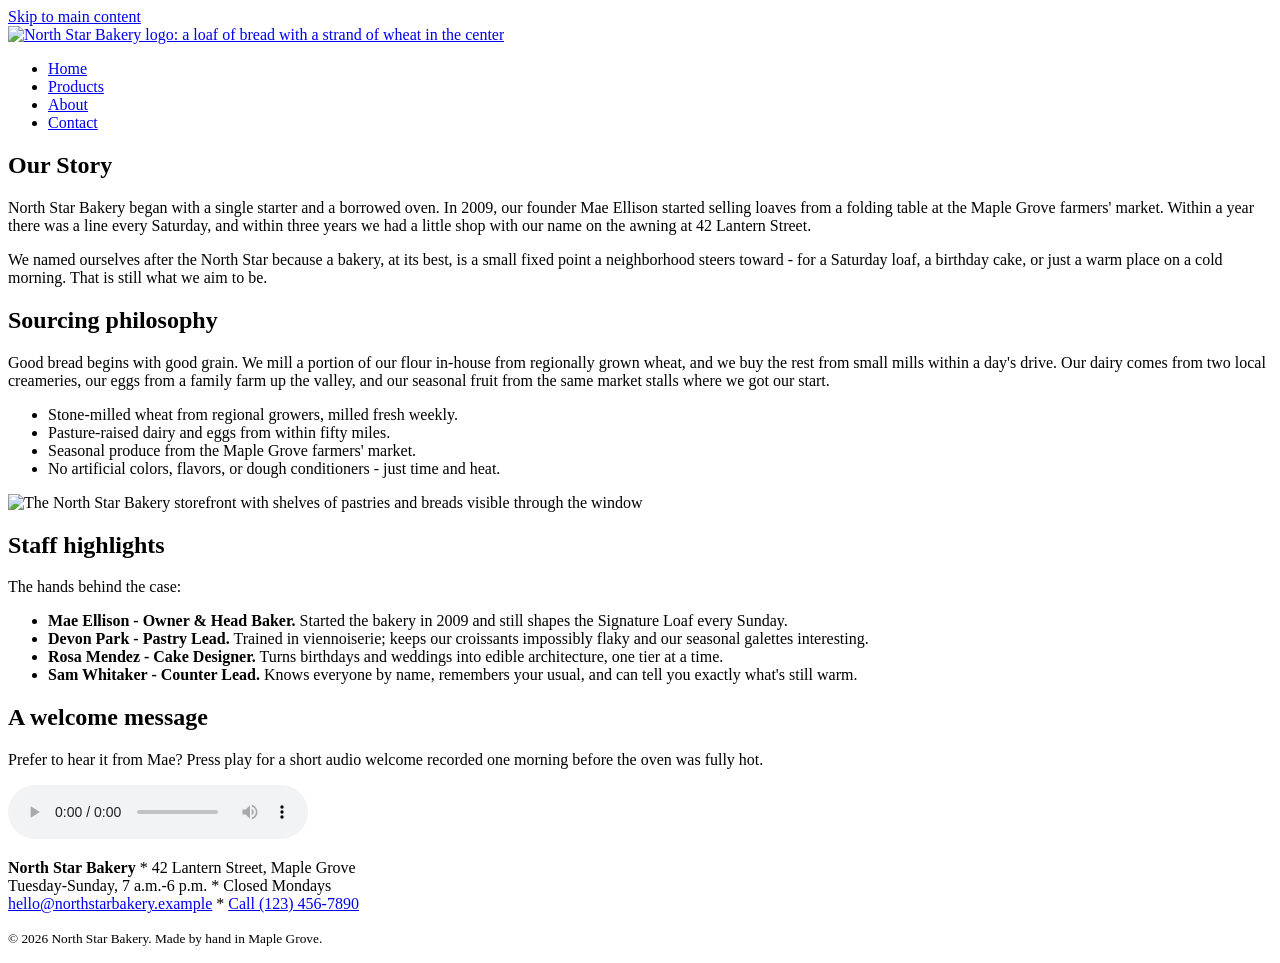
==== about.html @ 1dc96350 "add html files from touchstone 2" ====
<!DOCTYPE html>
<html lang="en">
<head>
  <meta charset="utf-8">
  <meta name="viewport" content="width=device-width, initial-scale=1">
  <meta name="description" content="The story of North Star Bakery, our sourcing philosophy, the people who bake for you, and a welcome message from our owner.">
  <title>North Star Bakery — About</title>
</head>
<body>
  <a class="skip-link" href="#main">Skip to main content</a>

  <header>
    <a href="index.html" aria-label="North Star Bakery — home">
      <img src="bakery-logo_c.png" alt="North Star Bakery logo: a loaf of bread with a strand of wheat in the center" width="220" height="188">
    </a>
    <nav aria-label="Primary">
      <ul>
        <li><a href="index.html">Home</a></li>
        <li><a href="products.html">Products</a></li>
        <li><a href="about.html" aria-current="page">About</a></li>
        <li><a href="contact.html">Contact</a></li>
      </ul>
    </nav>
  </header>

  <main id="main">
    <section>
      <h1>Our Story</h1>
      <p>
        North Star Bakery began with a single starter and a borrowed oven. In 2009, our founder Mae
        Ellison started selling loaves from a folding table at the Maple Grove farmers' market.
        Within a year there was a line every Saturday, and within three years we had a little shop with
        our name on the awning at 42 Lantern Street.
      </p>
      <p>
        We named ourselves after the North Star because a bakery, at its best, is a small fixed point a
        neighborhood steers toward  -  for a Saturday loaf, a birthday cake, or just a warm place on a
        cold morning. That is still what we aim to be.
      </p>
    </section>

    <section>
      <h2>Sourcing philosophy</h2>
      <p>
        Good bread begins with good grain. We mill a portion of our flour in-house from regionally grown
        wheat, and we buy the rest from small mills within a day's drive. Our dairy comes from two
        local creameries, our eggs from a family farm up the valley, and our seasonal fruit from the
        same market stalls where we got our start.
      </p>
      <ul>
        <li>Stone-milled wheat from regional growers, milled fresh weekly.</li>
        <li>Pasture-raised dairy and eggs from within fifty miles.</li>
        <li>Seasonal produce from the Maple Grove farmers' market.</li>
        <li>No artificial colors, flavors, or dough conditioners  -  just time and heat.</li>
      </ul>
      <img
        src="bakery-storefront_c.png"
        alt="The North Star Bakery storefront with shelves of pastries and breads visible through the window"
        width="900"
        height="536">
    </section>

    <section>
      <h2>Staff highlights</h2>
      <p>The hands behind the case:</p>
      <ul>
        <li>
          <strong>Mae Ellison  -  Owner & Head Baker.</strong>
          Started the bakery in 2009 and still shapes the Signature Loaf every Sunday.
        </li>
        <li>
          <strong>Devon Park  -  Pastry Lead.</strong>
          Trained in viennoiserie; keeps our croissants impossibly flaky and our seasonal galettes
          interesting.
        </li>
        <li>
          <strong>Rosa Mendez  -  Cake Designer.</strong>
          Turns birthdays and weddings into edible architecture, one tier at a time.
        </li>
        <li>
          <strong>Sam Whitaker  -  Counter Lead.</strong>
          Knows everyone by name, remembers your usual, and can tell you exactly what's still warm.
        </li>
      </ul>
    </section>

    <section>
      <h2>A welcome message</h2>
      <p>
        Prefer to hear it from Mae? Press play for a short audio welcome recorded one morning before the
        oven was fully hot.
      </p>
      <audio controls preload="metadata">
        <source src="bakery-welcome_c.mp3" type="audio/mpeg">
        <p>
          Your browser cannot play this audio. You can
          <a href="bakery-welcome_c.mp3">download the welcome message (MP3)</a>
          instead, or read the bakery story above.
        </p>
      </audio>
    </section>
  </main>

  <footer>
    <p>
      <strong>North Star Bakery</strong> * 42 Lantern Street, Maple Grove<br>
      Tuesday-Sunday, 7 a.m.-6 p.m. * Closed Mondays<br>
      <a href="mailto:hello@northstarbakery.example">hello@northstarbakery.example</a>
      * <a href="tel:+11234567890">Call (123) 456-7890</a>
    </p>
    <p><small>&copy; 2026 North Star Bakery. Made by hand in Maple Grove.</small></p>
  </footer>
</body>
</html>
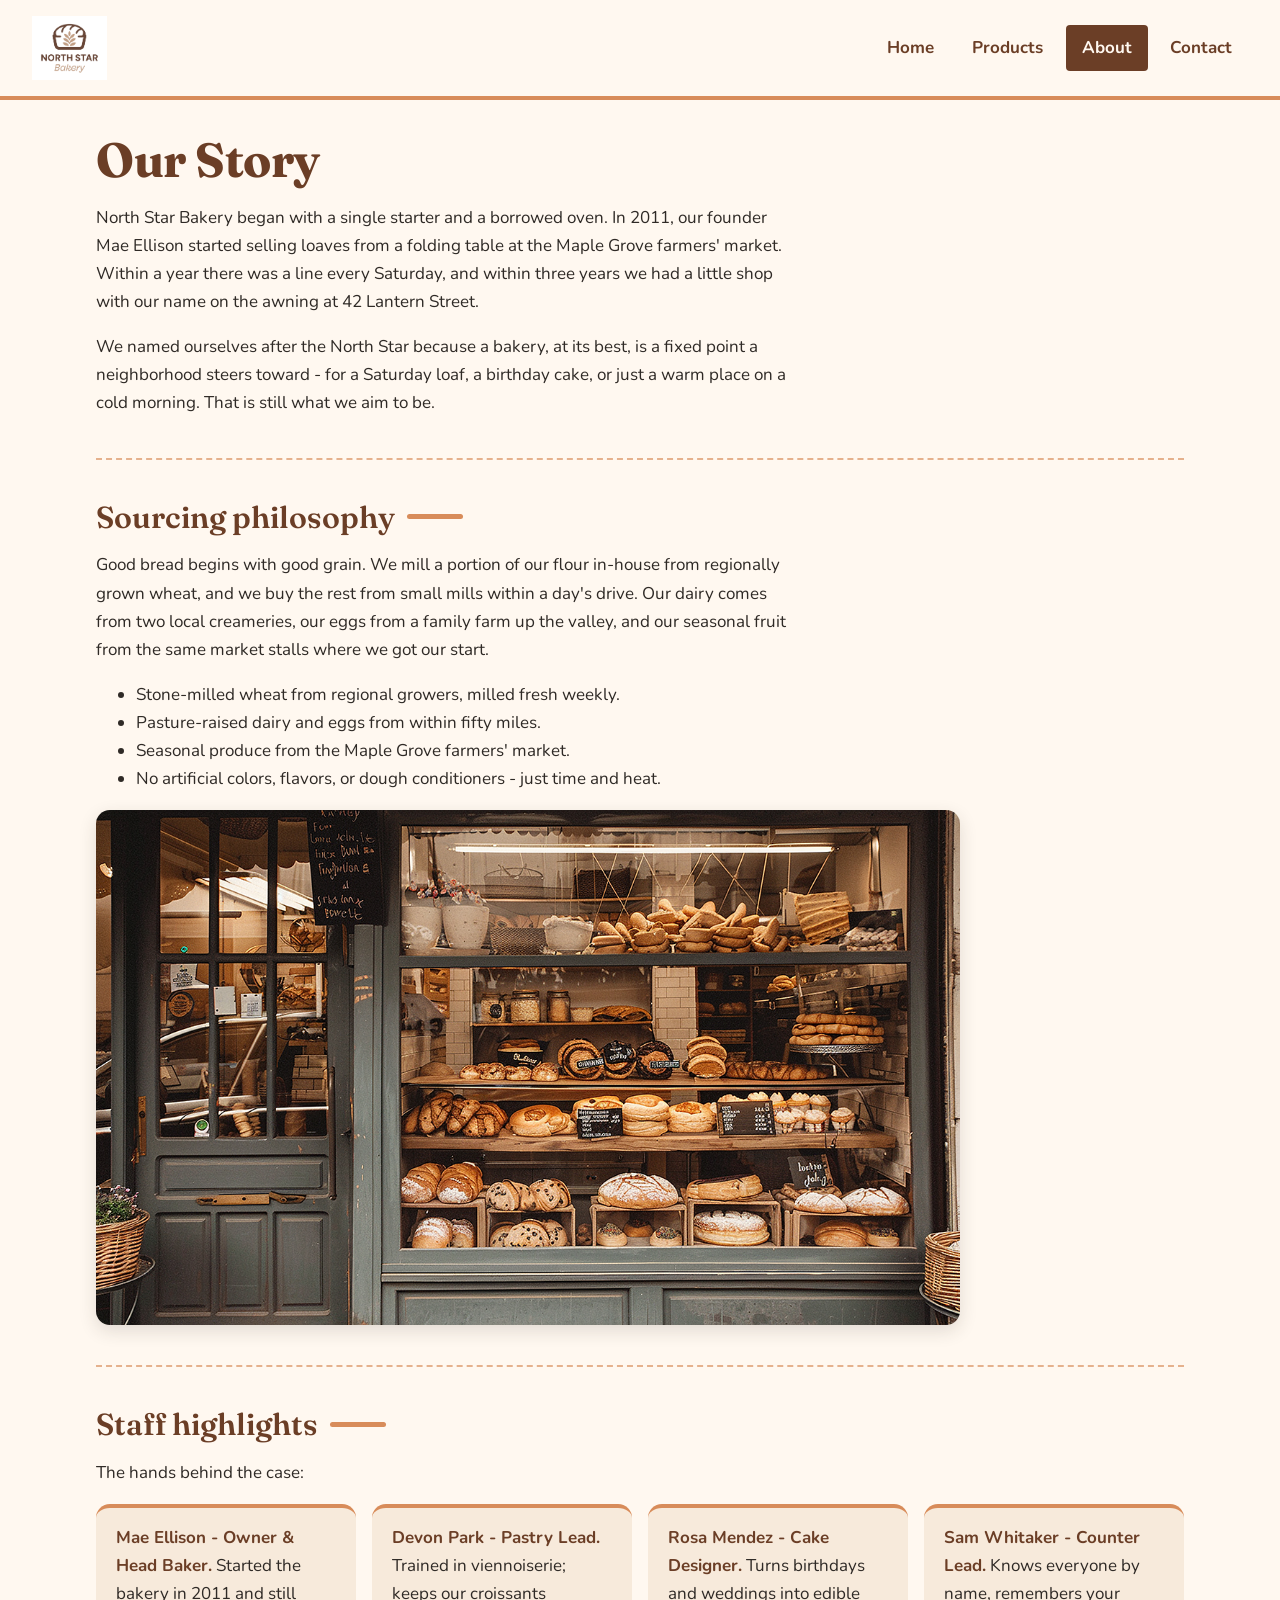
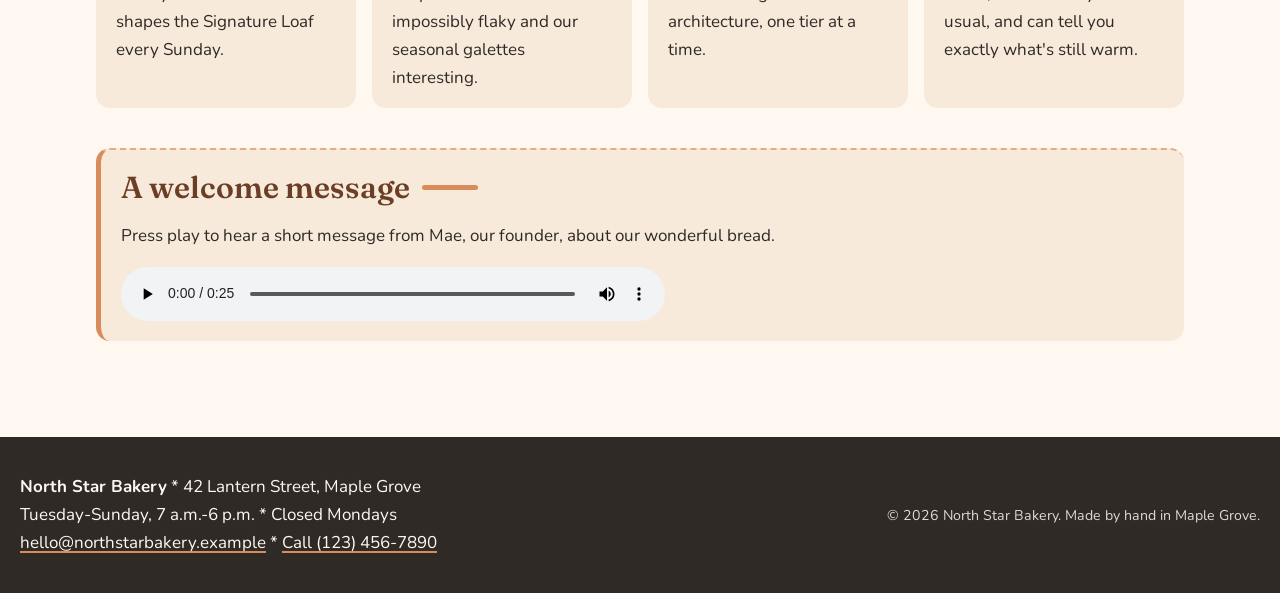
==== commit 95cd8a08: "style all page elements and tweak copy as needed" ====
--- a/about.html
+++ b/about.html
@@ -5,6 +5,10 @@
   <meta name="viewport" content="width=device-width, initial-scale=1">
   <meta name="description" content="The story of North Star Bakery, our sourcing philosophy, the people who bake for you, and a welcome message from our owner.">
   <title>North Star Bakery — About</title>
+  <link rel="preconnect" href="https://fonts.googleapis.com">
+  <link rel="preconnect" href="https://fonts.gstatic.com" crossorigin>
+  <link href="https://fonts.googleapis.com/css2?family=Fraunces:opsz,wght@9..144,600;9..144,700&family=Nunito:wght@400;600;700;800&display=swap" rel="stylesheet">
+  <link rel="stylesheet" href="styles.css">
 </head>
 <body>
   <a class="skip-link" href="#main">Skip to main content</a>
@@ -27,13 +31,13 @@
     <section>
       <h1>Our Story</h1>
       <p>
-        North Star Bakery began with a single starter and a borrowed oven. In 2009, our founder Mae
+        North Star Bakery began with a single starter and a borrowed oven. In 2011, our founder Mae
         Ellison started selling loaves from a folding table at the Maple Grove farmers' market.
         Within a year there was a line every Saturday, and within three years we had a little shop with
         our name on the awning at 42 Lantern Street.
       </p>
       <p>
-        We named ourselves after the North Star because a bakery, at its best, is a small fixed point a
+        We named ourselves after the North Star because a bakery, at its best, is a fixed point a
         neighborhood steers toward  -  for a Saturday loaf, a birthday cake, or just a warm place on a
         cold morning. That is still what we aim to be.
       </p>
@@ -54,6 +58,7 @@
         <li>No artificial colors, flavors, or dough conditioners  -  just time and heat.</li>
       </ul>
       <img
+        class="storefront"
         src="bakery-storefront_c.png"
         alt="The North Star Bakery storefront with shelves of pastries and breads visible through the window"
         width="900"
@@ -63,10 +68,10 @@
     <section>
       <h2>Staff highlights</h2>
       <p>The hands behind the case:</p>
-      <ul>
+      <ul class="staff-list">
         <li>
           <strong>Mae Ellison  -  Owner & Head Baker.</strong>
-          Started the bakery in 2009 and still shapes the Signature Loaf every Sunday.
+          Started the bakery in 2011 and still shapes the Signature Loaf every Sunday.
         </li>
         <li>
           <strong>Devon Park  -  Pastry Lead.</strong>
@@ -84,11 +89,10 @@
       </ul>
     </section>
 
-    <section>
+    <section class="audio-message">
       <h2>A welcome message</h2>
       <p>
-        Prefer to hear it from Mae? Press play for a short audio welcome recorded one morning before the
-        oven was fully hot.
+        Press play to hear a short message from Mae, our founder, about our wonderful bread.
       </p>
       <audio controls preload="metadata">
         <source src="bakery-welcome_c.mp3" type="audio/mpeg">
--- a/styles.css
+++ b/styles.css
@@ -0,0 +1,580 @@
+/* ============================================================
+   North Star Bakery - styles.css
+
+   Design system
+   - Palette (4 main colors):
+       cream    #FFF8F0  page background
+       brown    #6B3E26  headings, navigation, emphasis
+       peach    #D88C5A  accents, buttons, highlights
+       charcoal #2F2A26  body text, footer background
+
+     Tints of these colors are used for card backgrounds and
+     soft borders; no extra hues are introduced.
+
+   - Typography (2 font families):
+       Fraunces  headings (warm, handmade serif)
+       Nunito    body text (friendly, rounded sans-serif)
+
+   - Layout: mobile-first, single column, then Flexbox rows
+     and multi-column layouts at larger breakpoints.
+   ============================================================ */
+
+/* ---------- Design tokens ---------- */
+:root {
+  /* Main palette */
+  --color-cream: #FFF8F0;
+  --color-brown: #6B3E26;
+  --color-peach: #D88C5A;
+  --color-charcoal: #2F2A26;
+
+  /* Tints of the main colors (backgrounds, chips, borders) */
+  --color-cream-deep: #F7EADB;   /* card background (cream tinted brown) */
+  --color-peach-soft: #F0CDB2;   /* price chips, link hover wash */
+  --color-muted: #6F6157;        /* secondary text (lightened charcoal) */
+
+  /* Typography */
+  --font-heading: "Fraunces", Georgia, "Times New Roman", serif;
+  --font-body: "Nunito", "Segoe UI", system-ui, -apple-system, Arial, sans-serif;
+
+  /* Shape */
+  --radius: 14px;
+  --shadow: 0 6px 18px rgba(47, 42, 38, 0.14);
+}
+
+/* ---------- Base ---------- */
+*,
+*::before,
+*::after {
+  box-sizing: border-box;
+}
+
+html {
+  scroll-behavior: smooth;
+}
+
+body {
+  margin: 0;
+  font-family: var(--font-body);
+  font-size: 1.0625rem;
+  line-height: 1.65;
+  color: var(--color-charcoal);
+  background-color: var(--color-cream);
+}
+
+/* Visible-only-on-focus skip link for keyboard users */
+.skip-link {
+  position: absolute;
+  top: -3.75rem;
+  left: 1rem;
+  z-index: 100;
+  padding: 0.6rem 1.1rem;
+  background-color: var(--color-brown);
+  color: var(--color-cream);
+  font-weight: 700;
+  text-decoration: none;
+  border-radius: 0 0 12px 12px;
+  transition: top 0.2s ease;
+}
+
+.skip-link:focus {
+  top: 0;
+}
+
+/* Consistent, visible keyboard focus everywhere */
+:focus-visible {
+  outline: 3px solid var(--color-brown);
+  outline-offset: 2px;
+}
+
+footer :focus-visible,
+nav a[aria-current="page"]:focus-visible {
+  outline-color: var(--color-cream);
+}
+
+::selection {
+  background-color: var(--color-peach);
+  color: var(--color-charcoal);
+}
+
+/* ---------- Links ---------- */
+a {
+  color: var(--color-brown);
+  text-decoration-color: var(--color-peach);
+  text-decoration-thickness: 2px;
+  text-underline-offset: 3px;
+}
+
+a:hover {
+  color: var(--color-charcoal);
+  background-color: var(--color-peach-soft);
+  border-radius: 4px;
+}
+
+/* ---------- Header & navigation ---------- */
+header {
+  display: flex;
+  flex-wrap: wrap;
+  align-items: center;
+  justify-content: space-between;
+  gap: 0.75rem 1.5rem;
+  padding: 0.75rem 1.25rem;
+  background-color: var(--color-cream);
+  border-bottom: 4px solid var(--color-peach);
+}
+
+header img {
+  display: block;
+  width: auto;
+  height: 4rem;
+  border-radius: 0;
+  box-shadow: none;
+}
+
+nav ul {
+  display: flex;
+  flex-wrap: wrap;
+  justify-content: center;
+  gap: 0.4rem;
+  margin: 0;
+  padding: 0;
+  list-style: none;
+}
+
+nav a {
+  display: inline-block;
+  padding: 0.55rem 1rem;
+  border-radius: 4px;
+  color: var(--color-brown);
+  font-weight: 700;
+  text-decoration: none;
+}
+
+nav a:hover {
+  background-color: var(--color-peach);
+  color: var(--color-charcoal);
+}
+
+nav a[aria-current="page"],
+nav a[aria-current="page"]:hover {
+  background-color: var(--color-brown);
+  color: var(--color-cream);
+}
+
+/* ---------- Main layout ---------- */
+main {
+  max-width: 72rem;
+  margin-inline: auto;
+  padding: 1.5rem 1.25rem 3rem;
+}
+
+/* Dashed separators echo the "paper bag" feel of a bakery */
+main > section + section {
+  margin-top: 2.5rem;
+  padding-top: 2.5rem;
+  border-top: 2px dashed rgba(216, 140, 90, 0.65);
+}
+
+main p,
+main li {
+  max-width: 70ch;
+}
+
+/* ---------- Typography ---------- */
+h1,
+h2 {
+  font-family: var(--font-heading);
+  color: var(--color-brown);
+  line-height: 1.15;
+  margin: 0 0 1rem;
+}
+
+h1 {
+  font-size: clamp(2rem, 1.5rem + 2.5vw, 3rem);
+  font-weight: 700;
+  letter-spacing: -0.01em;
+}
+
+h2 {
+  font-size: clamp(1.5rem, 1.3rem + 1vw, 1.9rem);
+  font-weight: 600;
+  display: flex;
+  align-items: center;
+  gap: 0.75rem;
+}
+
+/* Peach accent bar after every h2 for a consistent motif */
+h2::after {
+  content: "";
+  flex: 0 0 3.5rem;
+  height: 5px;
+  border-radius: 999px;
+  background-color: var(--color-peach);
+}
+
+main strong {
+  color: var(--color-brown);
+}
+
+.lead {
+  font-size: 1.2rem;
+  line-height: 1.6;
+  color: var(--color-brown);
+}
+
+main small {
+  color: var(--color-muted);
+}
+
+/* ---------- Images, figures & media ---------- */
+main img {
+  display: block;
+  width: 100%;
+  height: auto;
+  border-radius: var(--radius);
+  box-shadow: var(--shadow);
+}
+
+.storefront {
+  max-width: 54rem;
+}
+
+/* Breads photo doubles as a wide hero at the top of the page */
+.products-hero {
+  max-height: 22rem;
+  object-fit: cover;
+  margin-top: 1.5rem;
+}
+
+figure {
+  margin: 1.5rem 0;
+}
+
+figure img {
+  max-width: 30rem;
+}
+
+figcaption {
+  margin-top: 0.6rem;
+  max-width: 34rem;
+  font-size: 0.95rem;
+  color: var(--color-muted);
+}
+
+video {
+  display: block;
+  width: 100%;
+  height: auto;
+  border-radius: var(--radius);
+  box-shadow: var(--shadow);
+}
+
+audio {
+  display: block;
+  width: 100%;
+  max-width: 34rem;
+}
+
+/* ---------- Cards ---------- */
+.product,
+.staff-list li,
+.contact-info,
+.audio-message {
+  background-color: var(--color-cream-deep);
+  border-radius: var(--radius);
+  padding: 1.25rem;
+}
+
+.product,
+.staff-list li {
+  border-top: 4px solid var(--color-peach);
+}
+
+.audio-message {
+  border-left: 5px solid var(--color-peach);
+}
+
+/* Product category grid (breads / pastries / cakes) */
+.product-grid {
+  display: flex;
+  flex-direction: column;
+  gap: 1.25rem;
+  margin-top: 1.5rem;
+}
+
+/* Signature loaf spotlight card */
+.signature {
+  margin-top: 3rem;
+  padding: 1.25rem;
+  background-color: var(--color-cream-deep);
+  border-top: 4px solid var(--color-peach);
+  border-radius: var(--radius);
+}
+
+.signature-layout {
+  display: flex;
+  flex-direction: column;
+  gap: 1.5rem;
+}
+
+.signature-layout figure {
+  flex: 0 1 24rem;
+  margin: 0;
+}
+
+.signature-layout > div {
+  flex: 1 1 18rem;
+}
+
+/* Prices become small rounded chips so they never wrap mid-price */
+.price {
+  display: inline-block;
+  margin-left: 0.25rem;
+  padding: 0.1rem 0.6rem;
+  border-radius: 999px;
+  background-color: var(--color-peach-soft);
+  color: var(--color-brown);
+  font-weight: 700;
+  font-size: 0.95em;
+  white-space: nowrap;
+}
+
+/* ---------- Staff highlights ---------- */
+.staff-list {
+  display: flex;
+  flex-direction: column;
+  gap: 1rem;
+  margin: 0;
+  padding: 0;
+  list-style: none;
+}
+
+.staff-list li {
+  margin: 0;
+  padding: 1rem 1.25rem;
+}
+
+/* ---------- Contact page ---------- */
+.contact-layout {
+  display: flex;
+  flex-direction: column;
+  gap: 2rem;
+  margin-top: 1.5rem;
+}
+
+address {
+  font-style: normal;
+}
+
+.contact-info p:last-child {
+  margin-bottom: 0;
+}
+
+/* ---------- Form ---------- */
+form {
+  max-width: 42rem;
+}
+
+fieldset {
+  margin: 0 0 1.25rem;
+  padding: 1.25rem;
+  border: 2px solid var(--color-peach);
+  border-radius: var(--radius);
+  background-color: var(--color-cream-deep);
+}
+
+legend {
+  padding: 0.15rem 0.7rem;
+  background-color: var(--color-brown);
+  color: var(--color-cream);
+  border-radius: 999px;
+  font-weight: 700;
+  font-size: 0.95rem;
+}
+
+label {
+  display: block;
+  margin-bottom: 0.35rem;
+  font-weight: 700;
+}
+
+input,
+select,
+textarea {
+  width: 100%;
+  padding: 0.7rem 0.85rem;
+  font: inherit;
+  color: var(--color-charcoal);
+  background-color: #FFFFFF;
+  border: 2px solid rgba(107, 62, 38, 0.35);
+  border-radius: 10px;
+}
+
+textarea {
+  resize: vertical;
+}
+
+input:focus,
+select:focus,
+textarea:focus {
+  outline: 3px solid rgba(216, 140, 90, 0.6);
+  border-color: var(--color-brown);
+}
+
+form small {
+  display: block;
+  margin-top: 0.3rem;
+  color: var(--color-muted);
+  font-size: 0.85rem;
+}
+
+.reply-option {
+  display: inline-flex;
+  align-items: center;
+  gap: 0.5rem;
+  margin: 0 1.25rem 0.5rem 0;
+  font-weight: 600;
+}
+
+.reply-option input {
+  width: auto;
+}
+
+button[type="submit"],
+.btn {
+  display: inline-block;
+  padding: 0.85rem 2rem;
+  font: inherit;
+  font-size: 1.1rem;
+  font-weight: 800;
+  color: var(--color-charcoal);
+  background-color: var(--color-peach);
+  border: none;
+  border-radius: 999px;
+  text-decoration: none;
+  cursor: pointer;
+  transition: background-color 0.2s ease;
+}
+
+button[type="submit"]:hover,
+.btn:hover {
+  background-color: var(--color-brown);
+  color: var(--color-cream);
+  border-radius: 999px;
+}
+
+/* ---------- Footer ---------- */
+footer {
+  margin-top: 3rem;
+  padding: 2.25rem 1.25rem;
+  background-color: var(--color-charcoal);
+  color: var(--color-cream);
+  text-align: center;
+}
+
+footer p {
+  margin: 0 0 0.75rem;
+}
+
+footer p:last-child {
+  margin-bottom: 0;
+}
+
+footer strong {
+  color: var(--color-cream);
+}
+
+footer small {
+  color: rgba(255, 248, 240, 0.85);
+}
+
+footer a {
+  color: var(--color-cream);
+  text-decoration-color: var(--color-peach);
+}
+
+footer a:hover {
+  color: var(--color-peach);
+  background-color: transparent;
+}
+
+/* ---------- Responsive: larger screens ---------- */
+
+/* Tablets and up: more padding, staff cards side by side,
+   footer becomes a two-ended bar */
+@media (min-width: 720px) {
+  header {
+    padding: 1rem 2rem;
+  }
+
+  main {
+    padding: 2rem 2rem 3rem;
+  }
+
+  .staff-list {
+    flex-direction: row;
+    flex-wrap: wrap;
+  }
+
+  .staff-list li {
+    flex: 1 1 16rem;
+  }
+
+  footer {
+    display: flex;
+    flex-wrap: wrap;
+    align-items: center;
+    justify-content: space-between;
+    gap: 1rem;
+    text-align: left;
+  }
+
+  footer p {
+    margin: 0;
+  }
+}
+
+/* Desktops: product categories sit in a row,
+   contact page splits info and form into two columns */
+@media (min-width: 900px) {
+  .product-grid {
+    flex-direction: row;
+    flex-wrap: wrap;
+    align-items: stretch;
+  }
+
+  .product-grid > section {
+    flex: 1 1 19rem;
+  }
+
+  .signature-layout {
+    flex-direction: row;
+    align-items: center;
+  }
+
+  .contact-layout {
+    flex-direction: row;
+    align-items: flex-start;
+  }
+
+  .contact-info {
+    flex: 0 0 20rem;
+  }
+
+  .contact-form {
+    flex: 1 1 26rem;
+  }
+}
+
+/* ---------- Reduced motion ---------- */
+@media (prefers-reduced-motion: reduce) {
+  html {
+    scroll-behavior: auto;
+  }
+
+  *,
+  *::before,
+  *::after {
+    transition: none !important;
+    animation: none !important;
+  }
+}
